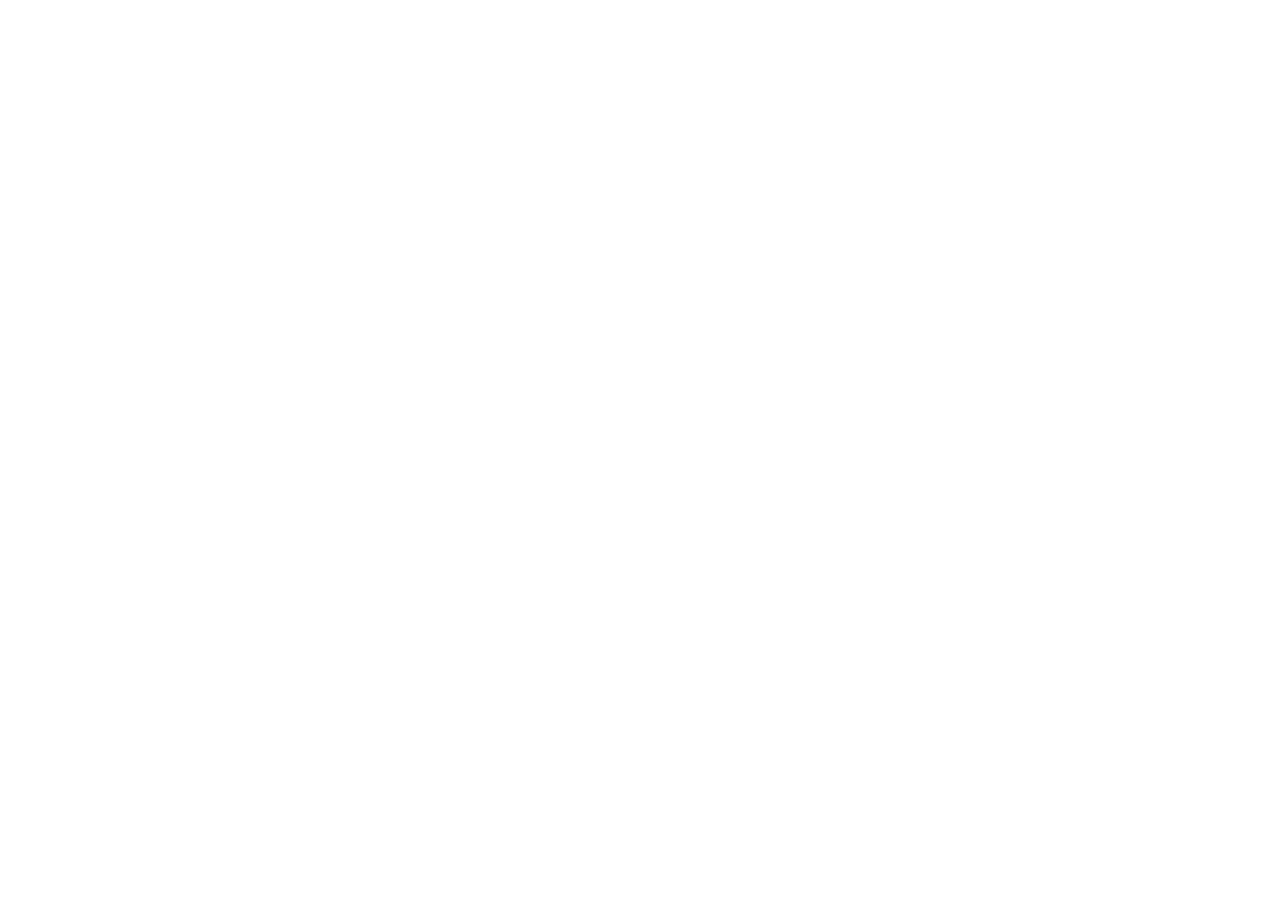
==== index.html @ d9eda3be "first commit" ====
<!DOCTYPE html>
<html lang="en">
<head>
    <meta charset="UTF-8">
    <meta http-equiv="X-UA-Compatible" content="IE=edge">
    <meta name="viewport" content="width=device-width, initial-scale=1.0">
    <title>Document</title>
</head>
<body>
    
</body>
</html>
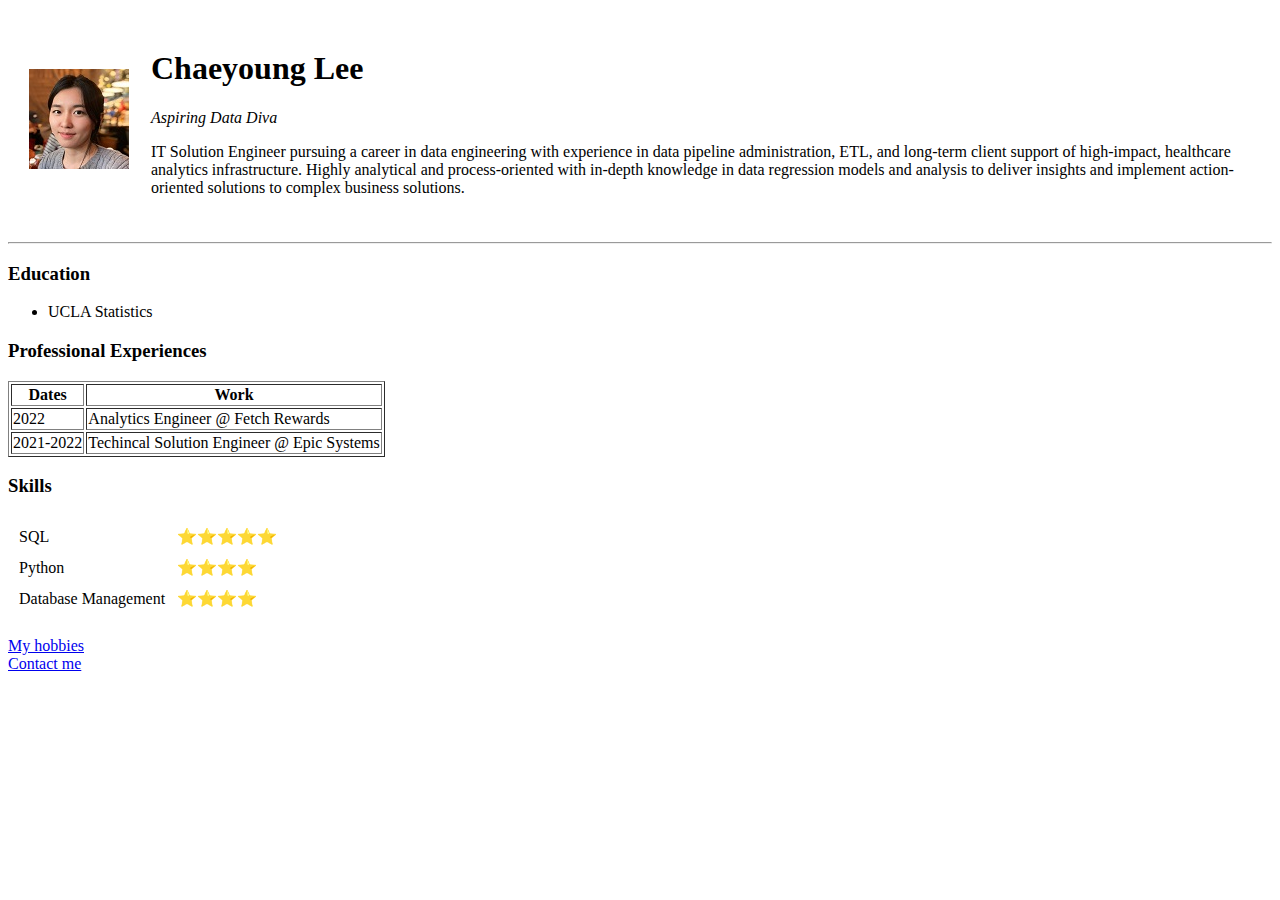
==== commit ca799bbe: "Chunbae website" ====
--- a/index.html
+++ b/index.html
@@ -1,12 +1,77 @@
 <!DOCTYPE html>
 <html lang="en">
+
 <head>
     <meta charset="UTF-8">
     <meta http-equiv="X-UA-Compatible" content="IE=edge">
     <meta name="viewport" content="width=device-width, initial-scale=1.0">
-    <title>Document</title>
+    <title>Chunbae's Website</title>
 </head>
+
 <body>
+    <table cellspacing="20">
+        <tr>
+            <td><img src="chunbae.png" alt="Avatar"></td>
+            <td><h1>Chaeyoung Lee</h1>
+                <p><em> Aspiring Data Diva </em></p>
+                <p>
+                    IT Solution Engineer pursuing a career in data engineering with experience in data pipeline administration, ETL, and
+                     long-term client support of high-impact, healthcare analytics infrastructure. Highly analytical and process-oriented with
+                      in-depth knowledge in data regression models and analysis to deliver insights and implement action-oriented solutions to complex business solutions.
+                </p></td>
+        </tr>
+    </table>
+
+    <hr>
+    <h3>Education</h3>
+    <ul>
+        <li>UCLA Statistics</li>
+    </ul>
+    <h3>Professional Experiences</h3>
+
+    <table border="1">
+        <thead>
+            <tr>
+                <th>Dates</th>
+                <th>Work</th>
+            </tr>
+        </thead>
+        <tbody>
+
+        </tbody>
+        <tfoot>
+
+        </tfoot>
+        <tr>
+            <td>2022</td>
+            <td>Analytics Engineer @ Fetch Rewards</td>
+        </tr>
+        <tr>
+            <td>2021-2022</td>
+            <td>Techincal Solution Engineer @ Epic Systems</td>
+        </tr>
+    </table>
     
+    <h3>Skills</h3>
+    <table cellspacing="10">
+        <tr>
+            <td>SQL</td>
+            <td>⭐⭐⭐⭐⭐</td>
+        </tr>
+        <tr>
+            <td>Python</td>
+            <td>⭐⭐⭐⭐</td>
+        </tr>
+        <tr>
+            <td>Database Management</td>
+            <td>⭐⭐⭐⭐</td>
+        </tr>
+    </table>
+
+    <br>
+    <a href="hobbies.html">My hobbies</a>
+    <br>
+    <a href="contact.html">Contact me</a>
 </body>
+
 </html>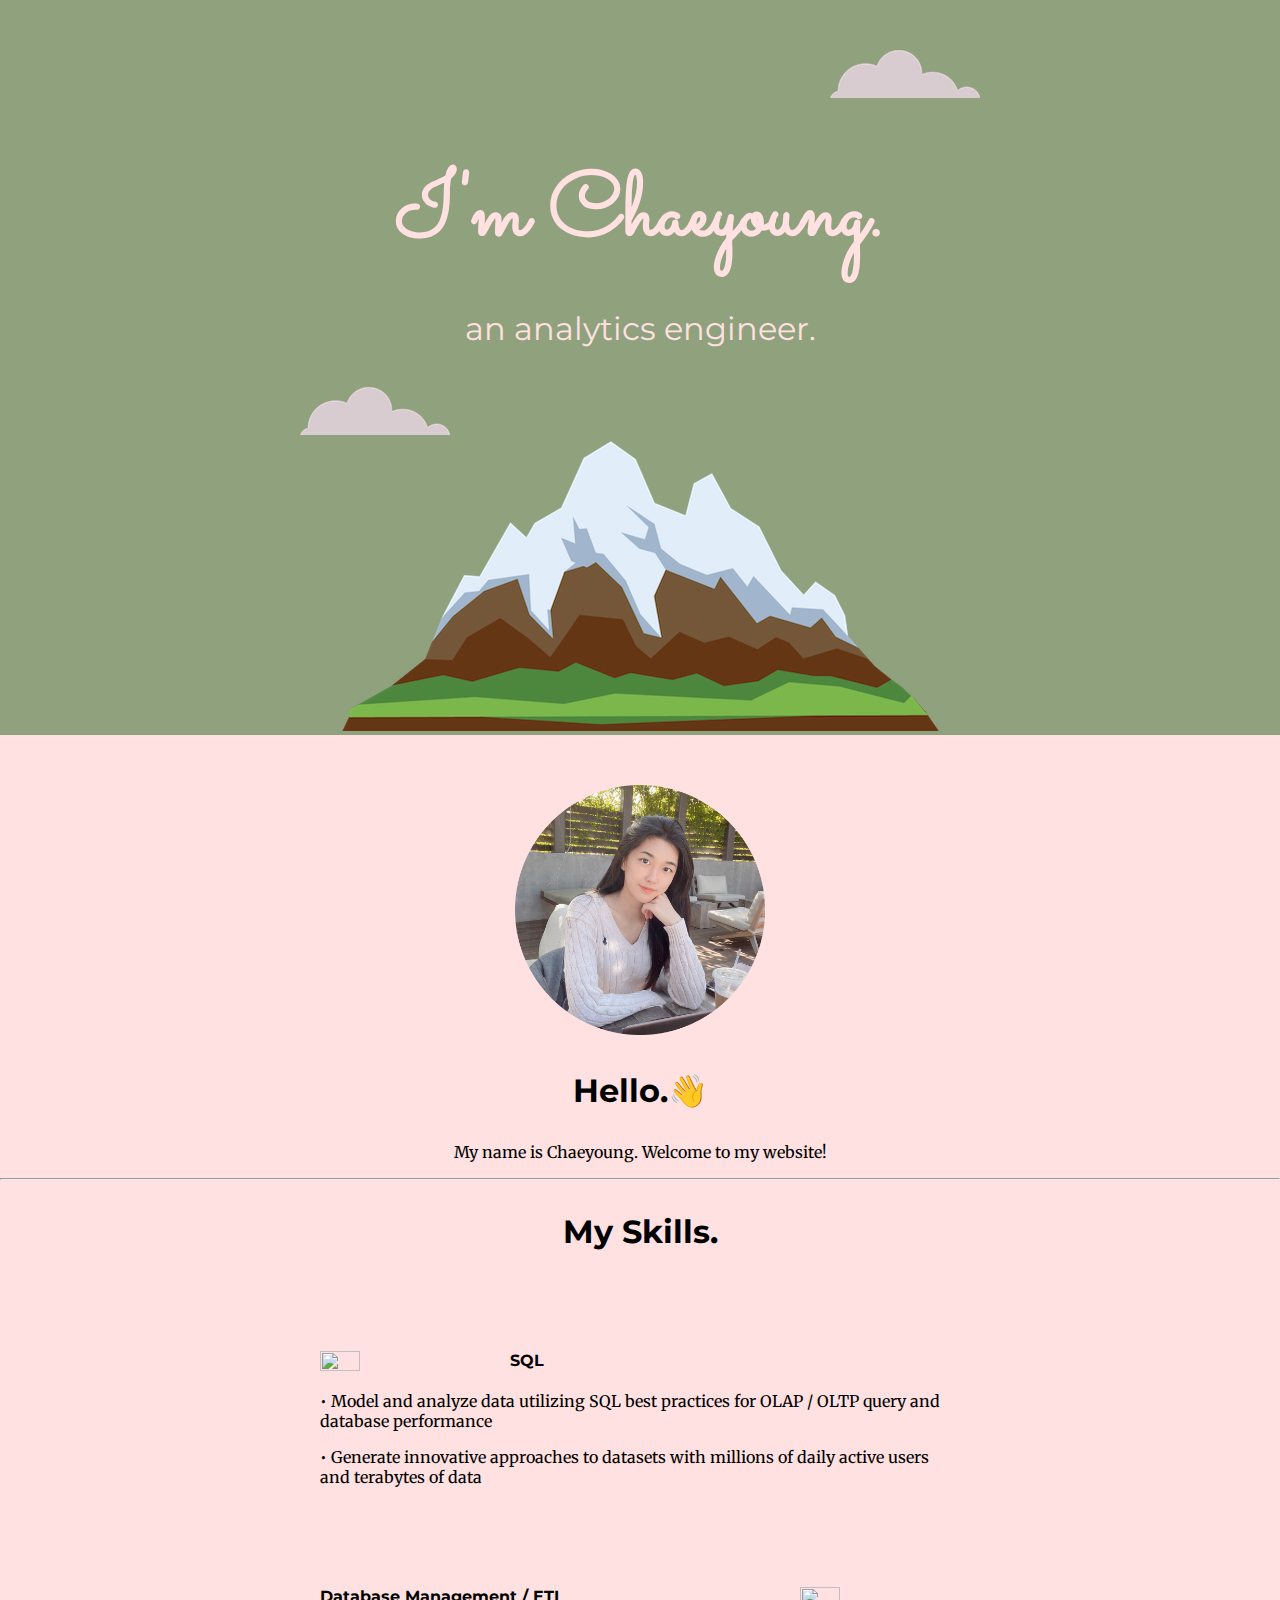
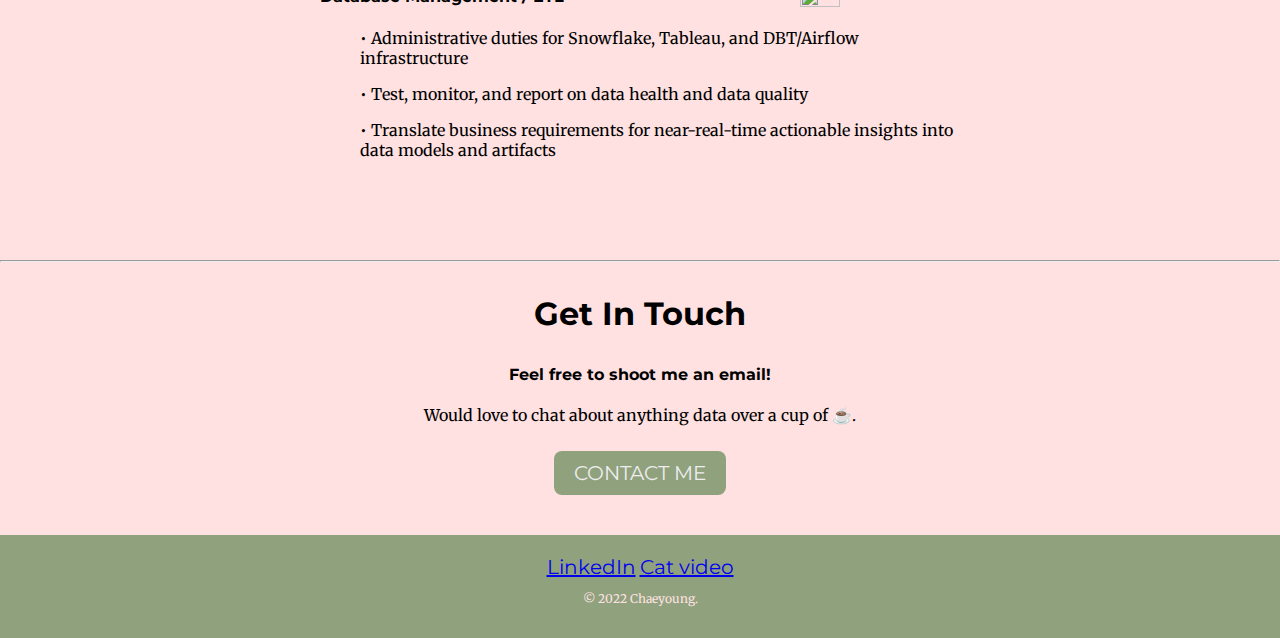
==== commit 4db80288: "Prettier website" ====
--- a/index.html
+++ b/index.html
@@ -5,73 +5,69 @@
     <meta charset="UTF-8">
     <meta http-equiv="X-UA-Compatible" content="IE=edge">
     <meta name="viewport" content="width=device-width, initial-scale=1.0">
-    <title>Chunbae's Website</title>
+    <title>Chaeyoung Lee</title>
+    <link rel="stylesheet" href="css/styles.css">
+    <link rel="icon" href="favicon.ico">
+    <link rel="preconnect" href="https://fonts.googleapis.com">
+    <link rel="preconnect" href="https://fonts.gstatic.com" crossorigin>
+    <link href="https://fonts.googleapis.com/css2?family=Merriweather&family=Montserrat&family=Sacramento&display=swap" rel="stylesheet">
+
 </head>
 
 <body>
-    <table cellspacing="20">
-        <tr>
-            <td><img src="chunbae.png" alt="Avatar"></td>
-            <td><h1>Chaeyoung Lee</h1>
-                <p><em> Aspiring Data Diva </em></p>
-                <p>
-                    IT Solution Engineer pursuing a career in data engineering with experience in data pipeline administration, ETL, and
-                     long-term client support of high-impact, healthcare analytics infrastructure. Highly analytical and process-oriented with
-                      in-depth knowledge in data regression models and analysis to deliver insights and implement action-oriented solutions to complex business solutions.
-                </p></td>
-        </tr>
-    </table>
+    <div class="top-container">
+        <img class="top-cloud" src="images/cloud.png">
+        <h1>I'm Chaeyoung.</h1>
+        <h2>an analytics engineer.</h2>
+        <img class="bottom-cloud" src="images/cloud.png">
+        <img class="" src="images/mountain.png">
+    </div> 
 
-    <hr>
-    <h3>Education</h3>
-    <ul>
-        <li>UCLA Statistics</li>
-    </ul>
-    <h3>Professional Experiences</h3>
+    <div class="middle-container">
+        <div class="profile">
+          <img class="my_image" src="images/chunbae-modified.png" alt="">
+          <h3>Hello.👋</h3>
+          <p>My name is Chaeyoung. Welcome to my website!</p>
+        </div>
+        <hr>
 
-    <table border="1">
-        <thead>
-            <tr>
-                <th>Dates</th>
-                <th>Work</th>
-            </tr>
-        </thead>
-        <tbody>
-
-        </tbody>
-        <tfoot>
-
-        </tfoot>
-        <tr>
-            <td>2022</td>
-            <td>Analytics Engineer @ Fetch Rewards</td>
-        </tr>
-        <tr>
-            <td>2021-2022</td>
-            <td>Techincal Solution Engineer @ Epic Systems</td>
-        </tr>
-    </table>
-    
-    <h3>Skills</h3>
-    <table cellspacing="10">
-        <tr>
-            <td>SQL</td>
-            <td>⭐⭐⭐⭐⭐</td>
-        </tr>
-        <tr>
-            <td>Python</td>
-            <td>⭐⭐⭐⭐</td>
-        </tr>
-        <tr>
-            <td>Database Management</td>
-            <td>⭐⭐⭐⭐</td>
-        </tr>
-    </table>
-
-    <br>
-    <a href="hobbies.html">My hobbies</a>
-    <br>
-    <a href="contact.html">Contact me</a>
+        <div class="skills">
+          <h3>My Skills.</h3>
+          <div class="skill-row">
+            <img class="sql_image" src="https://cdn-icons-png.flaticon.com/512/4248/4248443.png" alt="">
+            <h4>SQL</h4>
+                <p>• Model and analyze data utilizing SQL best practices for OLAP / OLTP query and database performance </p>
+                <p>• Generate innovative approaches to datasets with millions of daily active users and terabytes of data</p>
+            </ul>
+          </div>
+          <div class="skill-row">
+            <img class="db_image" src="https://cdn-icons-png.flaticon.com/512/2906/2906274.png" alt="">
+            <h4>Database Management / ETL</h4>
+            <ul>
+                <p>• Administrative duties for Snowflake, Tableau, and DBT/Airflow infrastructure</p>
+                <p>• Test, monitor, and report on data health and data quality</p>
+                <p>• Translate business requirements for near-real-time actionable insights into data models and artifacts</p>
+            </ul>
+          </div>
+        </div>
+        <hr>
+        
+        <div class="contact-me">
+          <h3>Get In Touch</h3>
+          <h4>Feel free to shoot me an email!</h4>
+          <p>Would love to chat about anything data over a cup of ☕.</p>
+          <br>
+          <a class="btn" href="mailto:codud1125@email.com">CONTACT ME</a>
+        </div>
+      </div>
+      
+      
+      <div class="bottom-container">
+        <a class="footer-link" href="https://www.linkedin.com/in/chaeyoung-lee-5043a415b/">LinkedIn</a>
+        <a class="footer-link" href="https://www.youtube.com/watch?v=pkYa6RXjaMQ&ab_channel=%ED%81%AC%EB%A6%BC%ED%9E%88%EC%96%B4%EB%A1%9C%EC%A6%88">Cat video</a>
+        <p class="footer">© 2022 Chaeyoung.</p>
+      </div>
+      
 </body>
 
 </html>--- a/css/styles.css
+++ b/css/styles.css
@@ -0,0 +1,112 @@
+
+body {
+    background-color:#FFE1E1;
+    font-family: 'Merriweather', serif;
+    margin:0px;
+    text-align: center;
+}
+
+h1 {
+    font-size:5.625rem;
+    color:#FFE1E1;
+    margin:50px auto 0 auto;
+    font-family: 'Sacramento', cursive;
+}
+
+h2 {
+    font-size:2rem;
+    color:#FFE1E1;
+    font-weight:normal;
+    font-family: 'Montserrat', sans-serif;
+}
+
+h3 {
+    font-size:2rem;
+    font-family: 'Montserrat', sans-serif;
+}
+
+h4 {
+    font-family: 'Montserrat', sans-serif;
+}
+
+.skill-row{
+    width:50%;
+    margin:100px auto 100px auto;
+    text-align:left
+}
+
+.top-container{
+    background-color: #90A17D;
+    position:relative;
+    padding-top: 100px;
+}
+
+.middle-container{
+    background-color:#FFE1E1;
+    padding-top:50px;
+    padding-bottom:50px
+}
+
+.bottom-container{
+    background-color:#90A17D;
+    padding-top:20px;
+    padding-bottom:20px
+} 
+
+.top-cloud{
+    position:absolute;
+    right:300px;
+    top:50px
+}
+
+.bottom-cloud{
+    position:absolute;
+    left:300px;
+    bottom:300px;
+}
+
+.sql_image{
+    width:25%;
+    height:25%;
+    float:left;
+    margin-right:30px
+}
+
+.db_image{
+    width:25%;
+    height:25%;
+    float:right;
+    margin-left:30px
+}
+
+.my_image{
+    width:250px;
+    height:250px;
+}
+
+.btn {
+    -webkit-border-radius: 8;
+    -moz-border-radius: 8;
+    border-radius: 8px;
+    color: #EEEEEE;
+    font-size: 20px;
+    background: #90A17D;
+    padding: 10px 20px 10px 20px;
+    text-decoration: none;
+    font-family: 'Montserrat', sans-serif;
+  }
+  
+  .btn:hover {
+    background: #829460;
+    text-decoration: none;
+  }
+
+.footer-link{
+    font-family: 'Montserrat', sans-serif;
+    font-size:20px
+}
+
+.footer{
+    font-size:12px;
+    color:#FFE1E1;
+}